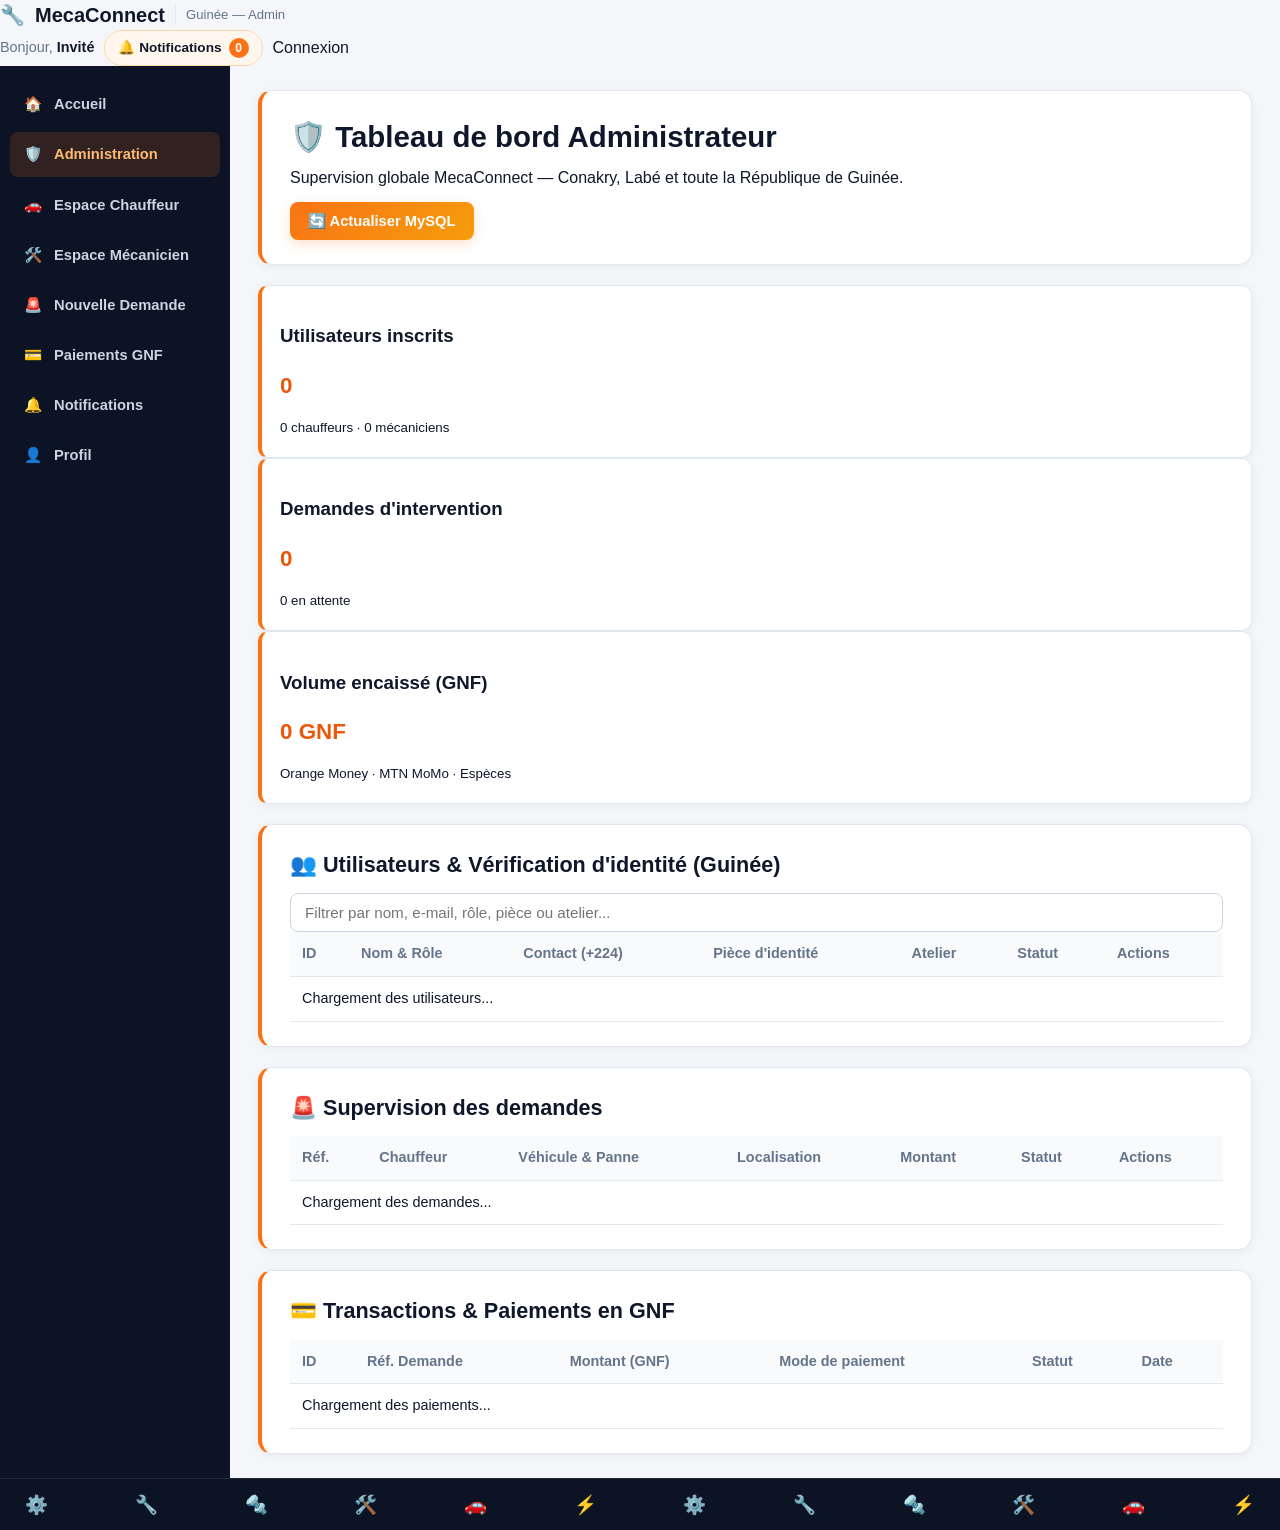
==== frontend/admin.html @ e0a27fce "Initial commit MecaConnect" ====
<!DOCTYPE html>
<html lang="fr">
<head>
    <meta charset="UTF-8" />
    <meta name="viewport" content="width=device-width, initial-scale=1.0" />
    <title>Administration — MecaConnect Guinée</title>
    <link rel="stylesheet" href="style.css" />
</head>
<body>
    <header class="topbar">
        <div class="topbar-brand">
            <a href="index.html" class="logo">🔧 <span>MecaConnect</span> <small>Guinée — Admin</small></a>
        </div>
        <div class="topbar-actions">
            <span class="user-greeting">Bonjour, <strong data-user-name>Administrateur</strong></span>
            <a href="notifications.html" class="btn-notif">
                🔔 Notifications <span class="notif-badge" data-notif-badge>0</span>
            </a>
            <a href="connexion.html" class="auth-guest-only" data-auth-login>Connexion</a>
            <button type="button" id="logoutBtn" class="btn-logout" data-auth-logout>Déconnexion</button>
        </div>
    </header>

    <div class="app-layout">
        <aside class="sidebar">
            <nav class="sidebar-nav" aria-label="Menu principal">
                <a href="index.html" class="nav-item">🏠 <span>Accueil</span></a>
                <a href="admin.html" class="nav-item active">🛡️ <span>Administration</span></a>
                <a href="chauffeur.html" class="nav-item">🚗 <span>Espace Chauffeur</span></a>
                <a href="mecanicien.html" class="nav-item">🛠️ <span>Espace Mécanicien</span></a>
                <a href="demande.html" class="nav-item">🚨 <span>Nouvelle Demande</span></a>
                <a href="paiement.html" class="nav-item">💳 <span>Paiements GNF</span></a>
                <a href="notifications.html" class="nav-item">🔔 <span>Notifications</span></a>
                <a href="profil.html" class="nav-item">👤 <span>Profil</span></a>
            </nav>
        </aside>

        <main class="main-content">
            <section class="page-header card">
                <div>
                    <h1>🛡️ Tableau de bord Administrateur</h1>
                    <p>Supervision globale MecaConnect — Conakry, Labé et toute la République de Guinée.</p>
                </div>
                <button type="button" id="refreshAdminBtn" class="btn-primary">🔄 Actualiser MySQL</button>
            </section>

            <!-- Statistiques KPI -->
            <section class="admin-stats-grid" id="adminStatsGrid">
                <article class="stat-card card">
                    <h3>Utilisateurs inscrits</h3>
                    <p class="stat-value" id="statTotalUsers">0</p>
                    <small id="statUsersSplit">0 chauffeurs · 0 mécaniciens</small>
                </article>
                <article class="stat-card card">
                    <h3>Demandes d'intervention</h3>
                    <p class="stat-value" id="statTotalDemandes">0</p>
                    <small id="statDemandesPending">0 en attente</small>
                </article>
                <article class="stat-card card">
                    <h3>Volume encaissé (GNF)</h3>
                    <p class="stat-value" id="statTotalRevenus">0 GNF</p>
                    <small>Orange Money · MTN MoMo · Espèces</small>
                </article>
            </section>

            <!-- Gestion des utilisateurs et pièces d'identité -->
            <section class="card admin-section">
                <div class="section-head">
                    <h2>👥 Utilisateurs & Vérification d'identité (Guinée)</h2>
                    <input
                        type="text"
                        id="adminUserSearch"
                        placeholder="Filtrer par nom, e-mail, rôle, pièce ou atelier..."
                    />
                </div>
                <div class="table-responsive">
                    <table class="admin-table">
                        <thead>
                            <tr>
                                <th>ID</th>
                                <th>Nom & Rôle</th>
                                <th>Contact (+224)</th>
                                <th>Pièce d'identité</th>
                                <th>Atelier</th>
                                <th>Statut</th>
                                <th>Actions</th>
                            </tr>
                        </thead>
                        <tbody id="adminUsersTableBody">
                            <tr><td colspan="7">Chargement des utilisateurs...</td></tr>
                        </tbody>
                    </table>
                </div>
            </section>

            <!-- Supervision des demandes -->
            <section class="card admin-section">
                <div class="section-head">
                    <h2>🚨 Supervision des demandes</h2>
                </div>
                <div class="table-responsive">
                    <table class="admin-table">
                        <thead>
                            <tr>
                                <th>Réf.</th>
                                <th>Chauffeur</th>
                                <th>Véhicule & Panne</th>
                                <th>Localisation</th>
                                <th>Montant</th>
                                <th>Statut</th>
                                <th>Actions</th>
                            </tr>
                        </thead>
                        <tbody id="adminDemandesTableBody">
                            <tr><td colspan="7">Chargement des demandes...</td></tr>
                        </tbody>
                    </table>
                </div>
            </section>

            <!-- Historique des paiements GNF -->
            <section class="card admin-section">
                <div class="section-head">
                    <h2>💳 Transactions & Paiements en GNF</h2>
                </div>
                <div class="table-responsive">
                    <table class="admin-table">
                        <thead>
                            <tr>
                                <th>ID</th>
                                <th>Réf. Demande</th>
                                <th>Montant (GNF)</th>
                                <th>Mode de paiement</th>
                                <th>Statut</th>
                                <th>Date</th>
                            </tr>
                        </thead>
                        <tbody id="adminPaiementsTableBody">
                            <tr><td colspan="6">Chargement des paiements...</td></tr>
                        </tbody>
                    </table>
                </div>
            </section>
        </main>
    </div>

    <!-- Bande animée pièces mécaniques en bas -->
    <div class="mechanical-stage" aria-hidden="true">
        <div class="mechanical-track">
            <span>⚙️</span><span>🔧</span><span>🔩</span><span>🛠️</span><span>🚗</span><span>⚡</span>
            <span>⚙️</span><span>🔧</span><span>🔩</span><span>🛠️</span><span>🚗</span><span>⚡</span>
        </div>
    </div>

    <script src="app.js"></script>
</body>
</html>
---- frontend/style.css ----
:root {
    --bg-page: #f4f6f9;
    --bg-surface: #ffffff;
    --bg-sidebar: #0b1324;
    --bg-sidebar-hover: #17223b;
    --bg-soft: #fff7ed;
    --text-main: #0f172a;
    --text-muted: #64748b;
    --text-light: #f8fafc;
    --line-light: #e2e8f0;
    --accent-orange: #f97316;
    --accent-orange-dark: #ea580c;
    --accent-amber: #f59e0b;
    --success: #15803d;
    --danger: #dc2626;
    --radius-lg: 14px;
    --radius-md: 10px;
    --radius-sm: 8px;
    --shadow-sm: 0 2px 10px rgba(15, 23, 42, 0.05);
    --shadow-md: 0 10px 26px rgba(15, 23, 42, 0.08);
}

*,
*::before,
*::after {
    box-sizing: border-box;
}

html,
body {
    max-width: 100%;
    overflow-x: hidden;
}

body {
    margin: 0;
    min-height: 100vh;
    display: flex;
    flex-direction: column;
    font-family: "Segoe UI", Inter, Roboto, Arial, sans-serif;
    background: var(--bg-page);
    color: var(--text-main);
    line-height: 1.5;
    opacity: 0;
    transform: translateY(4px);
    transition: opacity 0.22s ease, transform 0.22s ease;
}

body.page-loaded {
    opacity: 1;
    transform: translateY(0);
}

a {
    color: inherit;
    text-decoration: none;
}

h1 {
    font-size: clamp(1.35rem, 2.3vw, 1.9rem);
    font-weight: 800;
    margin: 0 0 6px;
    color: var(--text-main);
}

h2 {
    font-size: clamp(1.1rem, 1.7vw, 1.35rem);
    font-weight: 700;
    margin: 0 0 12px;
    color: var(--text-main);
}

p {
    margin: 0 0 12px;
    overflow-wrap: anywhere;
}

/* --- Topbar claire --- */
.topbar-light {
    position: sticky;
    top: 0;
    z-index: 50;
    display: flex;
    align-items: center;
    justify-content: space-between;
    gap: 16px;
    padding: 12px 24px;
    background: var(--bg-surface);
    border-bottom: 1px solid var(--line-light);
}

.topbar-brand {
    display: flex;
    align-items: center;
    min-width: 0;
}

.logo {
    display: inline-flex;
    align-items: center;
    gap: 10px;
    font-size: 1.25rem;
    font-weight: 800;
    color: var(--text-main);
    white-space: nowrap;
}

.logo small {
    font-size: 0.82rem;
    font-weight: 500;
    color: var(--text-muted);
    padding-left: 10px;
    border-left: 1px solid var(--line-light);
}

.topbar-actions {
    display: flex;
    align-items: center;
    flex-wrap: wrap;
    gap: 10px;
}

.gn-pill {
    display: inline-flex;
    align-items: center;
    justify-content: center;
    padding: 4px 10px;
    border-radius: 6px;
    background: linear-gradient(90deg, #dc2626 0% 33%, #facc15 33% 66%, #16a34a 66% 100%);
    color: #0f172a;
    font-weight: 900;
    font-size: 0.78rem;
    letter-spacing: 0.04em;
    border: 1px solid #cbd5e1;
}

.user-greeting {
    font-size: 0.9rem;
    color: var(--text-muted);
    white-space: nowrap;
}

.user-greeting strong {
    color: var(--text-main);
}

.btn-notif {
    display: inline-flex;
    align-items: center;
    gap: 7px;
    padding: 7px 13px;
    border-radius: 999px;
    background: #fff7ed;
    border: 1px solid #fed7aa;
    color: var(--text-main);
    font-size: 0.85rem;
    font-weight: 700;
    white-space: nowrap;
}

.notif-badge {
    display: inline-flex;
    align-items: center;
    justify-content: center;
    min-width: 20px;
    height: 20px;
    padding: 0 6px;
    border-radius: 999px;
    background: var(--accent-orange);
    color: #ffffff;
    font-size: 0.75rem;
    font-weight: 800;
}

.btn-ghost-auth {
    padding: 7px 14px;
    border-radius: var(--radius-sm);
    border: 1px solid var(--line-light);
    background: var(--bg-surface);
    color: var(--text-main);
    font-size: 0.85rem;
    font-weight: 600;
    white-space: nowrap;
}

.btn-cta-orange {
    padding: 8px 15px;
    border-radius: var(--radius-sm);
    background: var(--accent-orange);
    color: #ffffff;
    font-size: 0.85rem;
    font-weight: 700;
    white-space: nowrap;
}

.btn-logout {
    padding: 7px 14px;
    border-radius: var(--radius-sm);
    border: 1px solid var(--line-light);
    background: var(--bg-surface);
    color: var(--text-main);
    font-size: 0.85rem;
    font-weight: 600;
    cursor: pointer;
    white-space: nowrap;
    transition: background 0.15s ease, border-color 0.15s ease;
}

.btn-logout:hover {
    background: #fef2f2;
    border-color: #fecaca;
    color: var(--danger);
}

/* --- Barre d'onglets horizontale --- */
.sub-nav-bar {
    display: flex;
    align-items: center;
    gap: 8px;
    padding: 8px 24px;
    background: var(--bg-surface);
    border-bottom: 1px solid var(--line-light);
    overflow-x: auto;
    -webkit-overflow-scrolling: touch;
}

.sub-nav-link {
    display: inline-flex;
    align-items: center;
    gap: 7px;
    padding: 7px 14px;
    border-radius: var(--radius-sm);
    font-size: 0.88rem;
    font-weight: 600;
    color: var(--text-muted);
    white-space: nowrap;
    border-bottom: 2px solid transparent;
    transition: color 0.15s ease, background 0.15s ease;
}

.sub-nav-link:hover {
    background: #f8fafc;
    color: var(--text-main);
}

.sub-nav-link.active {
    background: var(--bg-soft);
    color: var(--accent-orange-dark);
    border-bottom-color: var(--accent-orange);
}

/* --- Layout principal (Sidebar sombre + Contenu clair) --- */
.app-layout {
    flex: 1 0 auto;
    display: grid;
    grid-template-columns: 230px minmax(0, 1fr);
    align-items: stretch;
    width: 100%;
}

.sidebar {
    background: var(--bg-sidebar);
    color: var(--text-light);
    padding: 16px 10px;
}

.sidebar-nav {
    position: sticky;
    top: 72px;
    display: flex;
    flex-direction: column;
    gap: 6px;
}

.nav-item {
    display: flex;
    align-items: center;
    gap: 12px;
    padding: 11px 14px;
    border-radius: var(--radius-sm);
    color: #cbd5e1;
    font-size: 0.92rem;
    font-weight: 600;
    transition: background 0.15s ease, color 0.15s ease;
}

.nav-item:hover {
    background: var(--bg-sidebar-hover);
    color: #ffffff;
}

.nav-item.active {
    background: rgba(249, 115, 22, 0.16);
    color: #fdba74;
}

.main-content {
    min-width: 0;
    padding: 24px 28px;
    display: flex;
    flex-direction: column;
    gap: 20px;
}

/* --- Cartes avec accent orange à gauche --- */
.card,
.form-card,
.atelier-card,
.demande-card,
.paiement-item,
.kyc-box {
    background: var(--bg-surface);
    border: 1px solid var(--line-light);
    border-left: 4px solid var(--accent-orange);
    border-radius: var(--radius-lg);
    padding: 24px 28px;
    box-shadow: var(--shadow-sm);
}

.atelier-card,
.demande-card,
.paiement-item,
.kyc-box {
    border-left-width: 3px;
    padding: 18px 20px;
}

.card-header {
    display: flex;
    align-items: center;
    justify-content: space-between;
    flex-wrap: wrap;
    gap: 10px;
    padding-bottom: 12px;
    margin-bottom: 14px;
    border-bottom: 1px solid var(--line-light);
}

.section-title {
    margin: 22px 0 14px;
    padding-bottom: 6px;
    font-size: 0.82rem;
    font-weight: 800;
    letter-spacing: 0.05em;
    text-transform: uppercase;
    color: var(--accent-orange-dark);
}

.status-badge {
    display: inline-flex;
    align-items: center;
    padding: 4px 12px;
    border-radius: 999px;
    background: var(--bg-soft);
    border: 1px solid #fed7aa;
    color: var(--accent-orange-dark);
    font-size: 0.8rem;
    font-weight: 700;
}

.status-badge.ok {
    background: #f0fdf4;
    border-color: #bbf7d0;
    color: var(--success);
}

.status-badge.danger {
    background: #fef2f2;
    border-color: #fecaca;
    color: var(--danger);
}

/* --- Grilles --- */
.stats-grid {
    display: grid;
    grid-template-columns: repeat(auto-fit, minmax(210px, 1fr));
    gap: 16px;
}

.stat-card {
    background: var(--bg-surface);
    border: 1px solid var(--line-light);
    border-left: 4px solid var(--accent-orange);
    border-radius: var(--radius-md);
    padding: 18px;
    box-shadow: var(--shadow-sm);
}

.stat-card .stat-value {
    display: block;
    margin-top: 6px;
    font-size: 1.4rem;
    font-weight: 800;
    color: var(--accent-orange-dark);
}

.cards-grid,
.kyc-grid {
    display: grid;
    grid-template-columns: repeat(auto-fit, minmax(270px, 1fr));
    gap: 16px;
    margin-top: 12px;
}

/* --- Formulaires --- */
.form-grid {
    display: grid;
    grid-template-columns: repeat(2, minmax(0, 1fr));
    gap: 16px 24px;
}

.form-group {
    display: flex;
    flex-direction: column;
    gap: 7px;
    min-width: 0;
}

label {
    font-size: 0.9rem;
    font-weight: 700;
    color: var(--text-main);
}

input[type="text"],
input[type="email"],
input[type="tel"],
input[type="password"],
input[type="number"],
input[type="date"],
input[type="datetime-local"],
input[type="file"],
select,
textarea {
    width: 100%;
    min-width: 0;
    padding: 10px 14px;
    border: 1px solid #cbd5e1;
    border-radius: var(--radius-sm);
    background: var(--bg-surface);
    color: var(--text-main);
    font-size: 0.95rem;
    font-family: inherit;
    transition: border-color 0.15s ease, box-shadow 0.15s ease;
}

input:focus,
select:focus,
textarea:focus {
    outline: none;
    border-color: var(--accent-orange);
    box-shadow: 0 0 0 3px rgba(249, 115, 22, 0.14);
}

.kyc-hint {
    margin: 4px 0 0;
    font-size: 0.83rem;
    color: var(--text-muted);
}

.kyc-actions,
.hero-actions {
    display: flex;
    flex-wrap: wrap;
    gap: 12px;
    margin-top: 16px;
}

/* --- Boutons --- */
.btn-primary,
.btn-pay {
    display: inline-flex;
    align-items: center;
    justify-content: center;
    gap: 8px;
    padding: 10px 18px;
    border: none;
    border-radius: var(--radius-sm);
    background: linear-gradient(135deg, var(--accent-orange), var(--accent-amber));
    color: #ffffff;
    font-size: 0.92rem;
    font-weight: 700;
    cursor: pointer;
    box-shadow: 0 4px 12px rgba(249, 115, 22, 0.22);
    transition: transform 0.15s ease, filter 0.15s ease;
}

.btn-primary:hover,
.btn-pay:hover {
    filter: brightness(1.04);
    transform: translateY(-1px);
}

.btn-primary:disabled {
    opacity: 0.55;
    cursor: not-allowed;
    transform: none;
}

.btn-secondary {
    display: inline-flex;
    align-items: center;
    justify-content: center;
    gap: 8px;
    padding: 10px 16px;
    border: 1px solid #cbd5e1;
    border-radius: var(--radius-sm);
    background: var(--bg-surface);
    color: var(--text-main);
    font-size: 0.9rem;
    font-weight: 600;
    cursor: pointer;
    transition: background 0.15s ease, border-color 0.15s ease;
}

.btn-secondary:hover {
    background: var(--bg-soft);
    border-color: #fed7aa;
}

/* --- Tableau --- */
.table-wrap {
    width: 100%;
    overflow-x: auto;
    -webkit-overflow-scrolling: touch;
}

table {
    width: 100%;
    border-collapse: collapse;
    font-size: 0.9rem;
}

th,
td {
    padding: 11px 12px;
    text-align: left;
    border-bottom: 1px solid var(--line-light);
}

th {
    background: #f8fafc;
    color: var(--text-muted);
    font-weight: 700;
}

/* --- Bandeau inférieur sombre animé --- */
.mechanical-stage {
    flex-shrink: 0;
    width: 100%;
    overflow: hidden;
    padding: 12px 0;
    background: var(--bg-sidebar);
    border-top: 1px solid #1e293b;
}

.mechanical-track {
    display: flex;
    align-items: center;
    justify-content: space-around;
    gap: 36px;
    font-size: 1.15rem;
    animation: slideTools 26s linear infinite;
}

@keyframes slideTools {
    0% { transform: translateX(0); }
    100% { transform: translateX(-25%); }
}

/* --- Adaptation multi-écrans --- */
@media (min-width: 1360px) {
    .app-layout {
        grid-template-columns: 248px minmax(0, 1fr);
    }

    .main-content {
        padding: 28px 36px;
    }

    .form-card {
        max-width: 1040px;
    }
}

@media (max-width: 1024px) {
    .app-layout {
        grid-template-columns: 200px minmax(0, 1fr);
    }

    .main-content {
        padding: 20px;
    }

    .logo small {
        display: none;
    }
}

@media (max-width: 860px) {
    .app-layout {
        grid-template-columns: minmax(0, 1fr);
    }

    .sidebar {
        padding: 8px 12px;
    }

    .sidebar-nav {
        position: static;
        flex-direction: row;
        flex-wrap: nowrap;
        overflow-x: auto;
        -webkit-overflow-scrolling: touch;
        gap: 6px;
    }

    .nav-item {
        flex: 0 0 auto;
        padding: 8px 12px;
        font-size: 0.85rem;
        white-space: nowrap;
    }

    .main-content {
        padding: 16px;
    }

    .form-grid {
        grid-template-columns: minmax(0, 1fr);
        gap: 14px;
    }
}

@media (max-width: 600px) {
    .topbar-light {
        flex-direction: column;
        align-items: stretch;
        gap: 10px;
        padding: 10px 14px;
    }

    .logo {
        font-size: 1.1rem;
    }

    .topbar-actions {
        gap: 8px;
    }

    .sub-nav-bar {
        padding: 8px 14px;
    }

    .card,
    .form-card {
        padding: 16px;
        border-radius: var(--radius-md);
    }

    .hero-actions,
    .kyc-actions {
        flex-direction: column;
        align-items: stretch;
    }

    .hero-actions .btn-primary,
    .hero-actions .btn-secondary,
    .hero-actions .btn-pay,
    .kyc-actions .btn-primary,
    .kyc-actions .btn-secondary {
        width: 100%;
    }

    .form-group > div[style*="display: flex"] {
        flex-direction: column;
        align-items: stretch !important;
    }

    .form-group > div[style*="display: flex"] button {
        width: 100%;
    }

    th,
    td {
        padding: 9px 8px;
        font-size: 0.82rem;
        white-space: nowrap;
    }
}
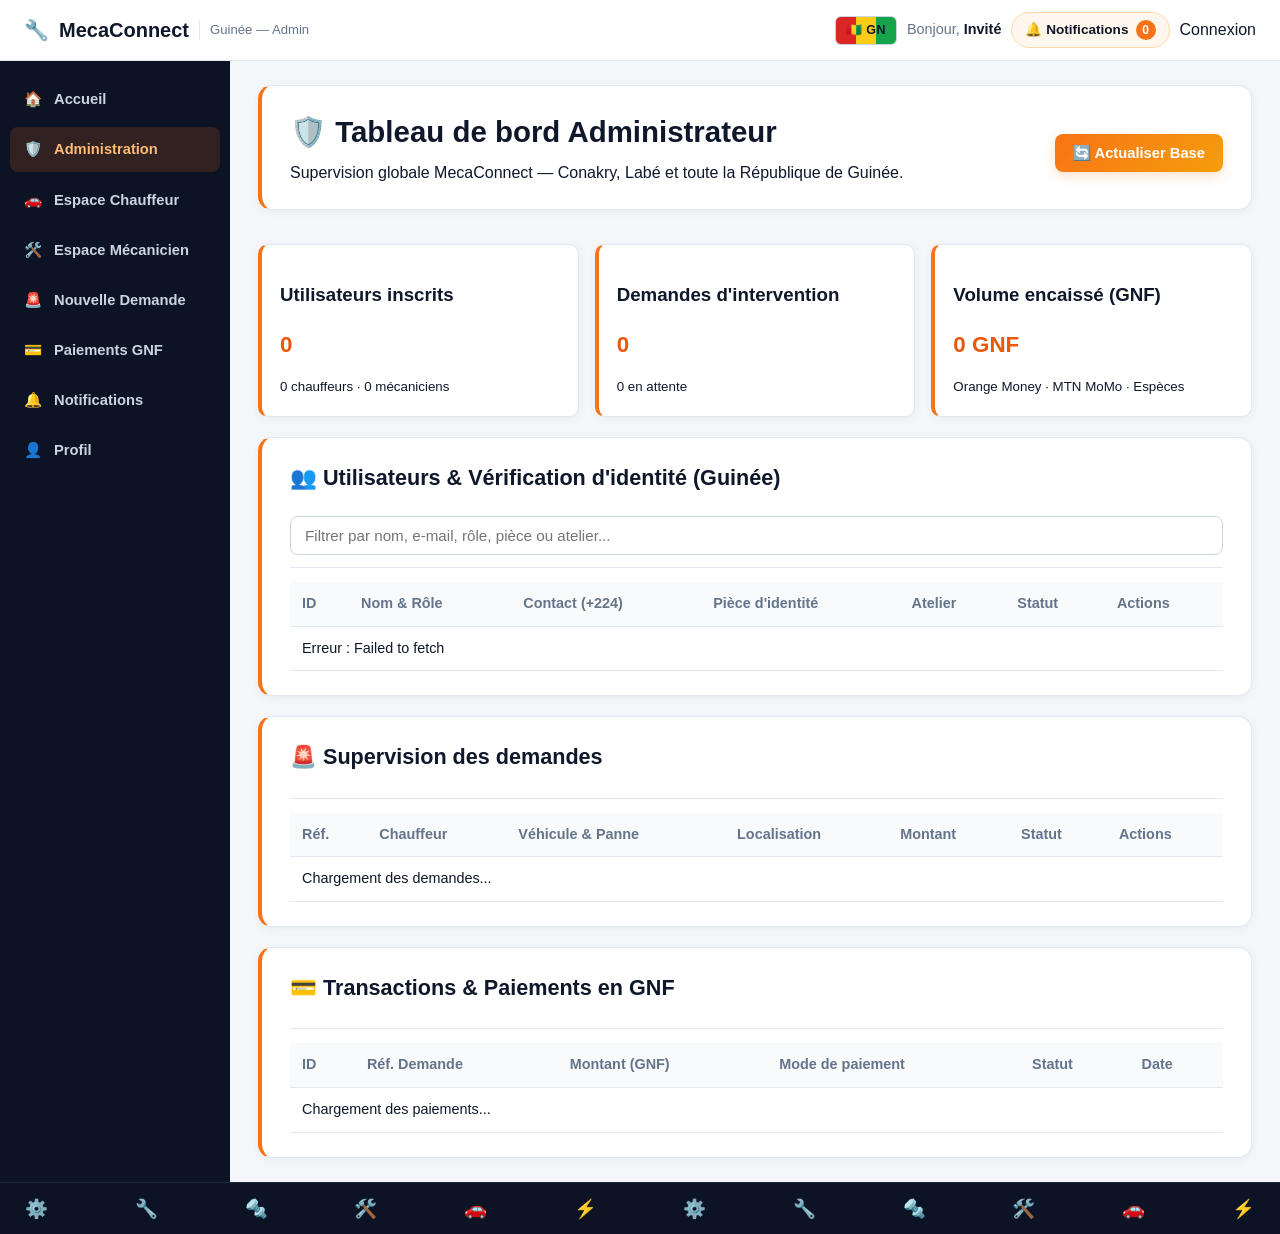
==== commit 2bed5770: "Version_BETA" ====
--- a/frontend/admin.html
+++ b/frontend/admin.html
@@ -7,11 +7,12 @@
     <link rel="stylesheet" href="style.css" />
 </head>
 <body>
-    <header class="topbar">
+    <header class="topbar topbar-light">
         <div class="topbar-brand">
             <a href="index.html" class="logo">🔧 <span>MecaConnect</span> <small>Guinée — Admin</small></a>
         </div>
         <div class="topbar-actions">
+            <span class="gn-pill" title="Réseau Guinée">🇬🇳 GN</span>
             <span class="user-greeting">Bonjour, <strong data-user-name>Administrateur</strong></span>
             <a href="notifications.html" class="btn-notif">
                 🔔 Notifications <span class="notif-badge" data-notif-badge>0</span>
@@ -41,10 +42,9 @@
                     <h1>🛡️ Tableau de bord Administrateur</h1>
                     <p>Supervision globale MecaConnect — Conakry, Labé et toute la République de Guinée.</p>
                 </div>
-                <button type="button" id="refreshAdminBtn" class="btn-primary">🔄 Actualiser MySQL</button>
+                <button type="button" id="refreshAdminBtn" class="btn-primary">🔄 Actualiser Base</button>
             </section>
 
-            <!-- Statistiques KPI -->
             <section class="admin-stats-grid" id="adminStatsGrid">
                 <article class="stat-card card">
                     <h3>Utilisateurs inscrits</h3>
@@ -63,10 +63,9 @@
                 </article>
             </section>
 
-            <!-- Gestion des utilisateurs et pièces d'identité -->
             <section class="card admin-section">
                 <div class="section-head">
-                    <h2>👥 Utilisateurs & Vérification d'identité (Guinée)</h2>
+                    <h2>👥 Utilisateurs &amp; Vérification d'identité (Guinée)</h2>
                     <input
                         type="text"
                         id="adminUserSearch"
@@ -78,7 +77,7 @@
                         <thead>
                             <tr>
                                 <th>ID</th>
-                                <th>Nom & Rôle</th>
+                                <th>Nom &amp; Rôle</th>
                                 <th>Contact (+224)</th>
                                 <th>Pièce d'identité</th>
                                 <th>Atelier</th>
@@ -93,7 +92,6 @@
                 </div>
             </section>
 
-            <!-- Supervision des demandes -->
             <section class="card admin-section">
                 <div class="section-head">
                     <h2>🚨 Supervision des demandes</h2>
@@ -104,7 +102,7 @@
                             <tr>
                                 <th>Réf.</th>
                                 <th>Chauffeur</th>
-                                <th>Véhicule & Panne</th>
+                                <th>Véhicule &amp; Panne</th>
                                 <th>Localisation</th>
                                 <th>Montant</th>
                                 <th>Statut</th>
@@ -118,10 +116,9 @@
                 </div>
             </section>
 
-            <!-- Historique des paiements GNF -->
             <section class="card admin-section">
                 <div class="section-head">
-                    <h2>💳 Transactions & Paiements en GNF</h2>
+                    <h2>💳 Transactions &amp; Paiements en GNF</h2>
                 </div>
                 <div class="table-responsive">
                     <table class="admin-table">
@@ -144,7 +141,6 @@
         </main>
     </div>
 
-    <!-- Bande animée pièces mécaniques en bas -->
     <div class="mechanical-stage" aria-hidden="true">
         <div class="mechanical-track">
             <span>⚙️</span><span>🔧</span><span>🔩</span><span>🛠️</span><span>🚗</span><span>⚡</span>
--- a/frontend/style.css
+++ b/frontend/style.css
@@ -76,6 +76,7 @@
 }
 
 /* --- Topbar claire --- */
+.topbar,
 .topbar-light {
     position: sticky;
     top: 0;
@@ -325,7 +326,10 @@
     padding: 18px 20px;
 }
 
-.card-header {
+.card-header,
+.page-header,
+.section-head,
+.section-heading {
     display: flex;
     align-items: center;
     justify-content: space-between;
@@ -370,8 +374,57 @@
     color: var(--danger);
 }
 
+.api-badge {
+    display: inline-flex;
+    align-items: center;
+    padding: 5px 12px;
+    border-radius: 999px;
+    font-size: 0.8rem;
+    font-weight: 700;
+    background: #f1f5f9;
+    color: var(--text-main);
+}
+
+.api-badge.ok {
+    background: #f0fdf4;
+    color: var(--success);
+    border: 1px solid #bbf7d0;
+}
+
+.api-badge.err {
+    background: #fef2f2;
+    color: var(--danger);
+    border: 1px solid #fecaca;
+}
+
+.status-box {
+    margin-top: 14px;
+    padding: 12px 14px;
+    border-radius: var(--radius-sm);
+    font-size: 0.9rem;
+    border: 1px solid var(--line-light);
+    background: #f8fafc;
+}
+
+.status-box.error {
+    background: #fef2f2;
+    border-color: #fecaca;
+    color: var(--danger);
+}
+
+.status-box.success {
+    background: #ecfdf5;
+    border-color: #a7f3d0;
+    color: var(--success);
+}
+
+.hidden {
+    display: none !important;
+}
+
 /* --- Grilles --- */
-.stats-grid {
+.stats-grid,
+.admin-stats-grid {
     display: grid;
     grid-template-columns: repeat(auto-fit, minmax(210px, 1fr));
     gap: 16px;
@@ -519,13 +572,15 @@
 }
 
 /* --- Tableau --- */
-.table-wrap {
+.table-wrap,
+.table-responsive {
     width: 100%;
     overflow-x: auto;
     -webkit-overflow-scrolling: touch;
 }
 
-table {
+table,
+.admin-table {
     width: 100%;
     border-collapse: collapse;
     font-size: 0.9rem;
@@ -633,6 +688,7 @@
 }
 
 @media (max-width: 600px) {
+    .topbar,
     .topbar-light {
         flex-direction: column;
         align-items: stretch;
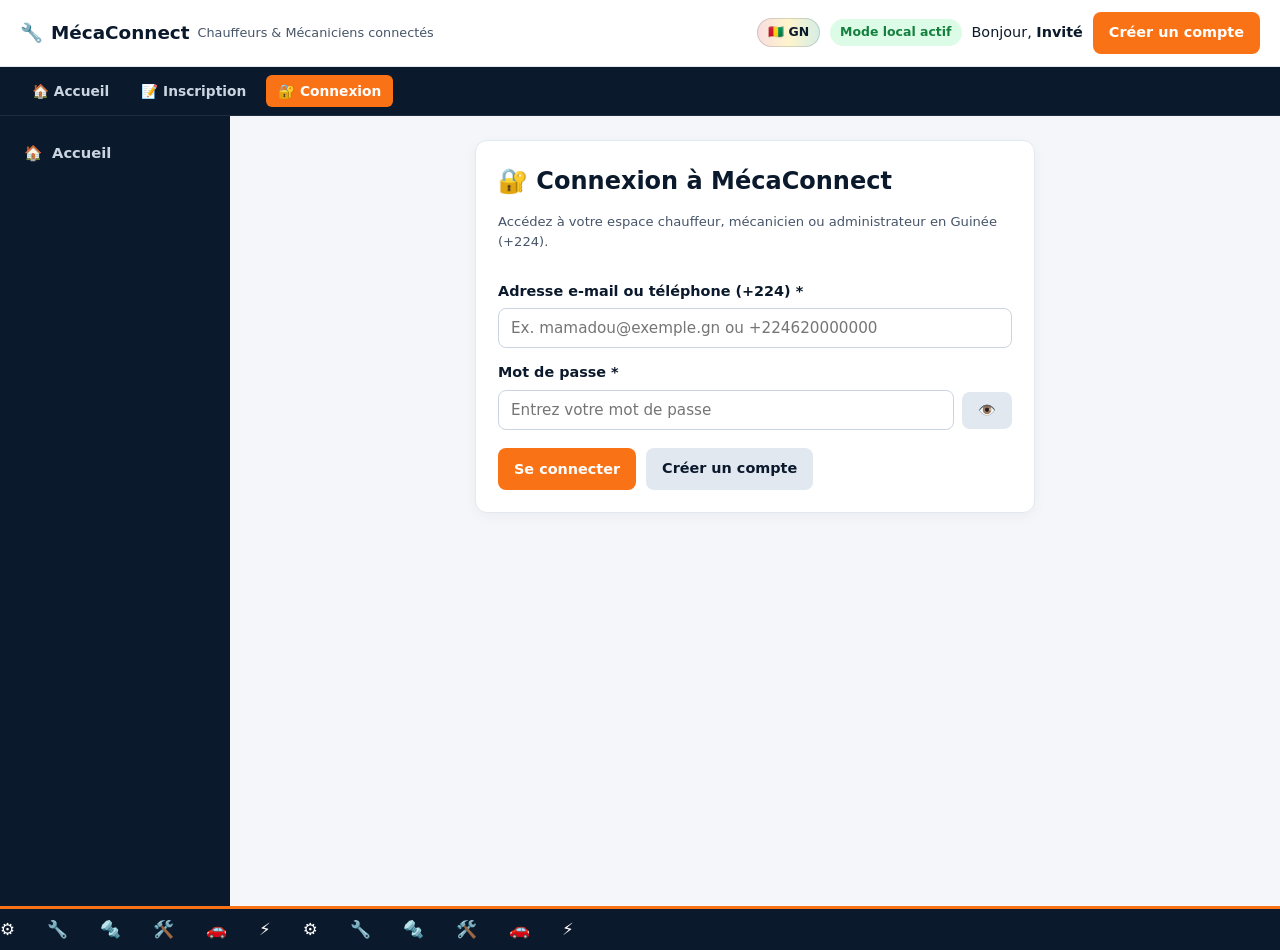
==== commit 4b398897: "sans_piece" ====
--- a/frontend/admin.html
+++ b/frontend/admin.html
@@ -3,151 +3,126 @@
 <head>
     <meta charset="UTF-8" />
     <meta name="viewport" content="width=device-width, initial-scale=1.0" />
-    <title>Administration — MecaConnect Guinée</title>
+    <title>Administration — MécaConnect Guinée</title>
     <link rel="stylesheet" href="style.css" />
 </head>
 <body>
     <header class="topbar topbar-light">
         <div class="topbar-brand">
-            <a href="index.html" class="logo">🔧 <span>MecaConnect</span> <small>Guinée — Admin</small></a>
+            <a href="index.html" class="logo">🔧 <span>MécaConnect</span> <small>Chauffeurs &amp; Mécaniciens connectés</small></a>
         </div>
         <div class="topbar-actions">
-            <span class="gn-pill" title="Réseau Guinée">🇬🇳 GN</span>
-            <span class="user-greeting">Bonjour, <strong data-user-name>Administrateur</strong></span>
-            <a href="notifications.html" class="btn-notif">
-                🔔 Notifications <span class="notif-badge" data-notif-badge>0</span>
-            </a>
-            <a href="connexion.html" class="auth-guest-only" data-auth-login>Connexion</a>
-            <button type="button" id="logoutBtn" class="btn-logout" data-auth-logout>Déconnexion</button>
+            <span class="gn-pill">🇬🇳 GN</span>
+            <span id="apiStatusBadge" class="api-badge">Vérification API...</span>
+            <span class="user-greeting">Bonjour, <strong data-user-name>Invité</strong></span>
+            <a href="notifications.html" class="btn-notif">🔔 Notifications <span class="notif-badge" data-notif-badge>0</span></a>
+            <button type="button" id="logoutBtn" class="btn-logout hidden" data-auth-logout>Déconnexion</button>
         </div>
     </header>
+
+    <div class="sub-nav-bar">
+        <a href="index.html" class="sub-nav-link">🏠 Accueil</a>
+        <a href="admin.html" class="sub-nav-link active">🛡️ Supervision Admin</a>
+        <a href="paiement.html" class="sub-nav-link">💳 Paiements GNF</a>
+    </div>
 
     <div class="app-layout">
         <aside class="sidebar">
             <nav class="sidebar-nav" aria-label="Menu principal">
                 <a href="index.html" class="nav-item">🏠 <span>Accueil</span></a>
-                <a href="admin.html" class="nav-item active">🛡️ <span>Administration</span></a>
-                <a href="chauffeur.html" class="nav-item">🚗 <span>Espace Chauffeur</span></a>
-                <a href="mecanicien.html" class="nav-item">🛠️ <span>Espace Mécanicien</span></a>
-                <a href="demande.html" class="nav-item">🚨 <span>Nouvelle Demande</span></a>
-                <a href="paiement.html" class="nav-item">💳 <span>Paiements GNF</span></a>
+                <a href="chauffeur.html" class="nav-item">🚗 <span>Chauffeur</span></a>
+                <a href="mecanicien.html" class="nav-item">🛠️ <span>Mécanicien</span></a>
+                <a href="demande.html" class="nav-item">🚨 <span>Demande</span></a>
+                <a href="paiement.html" class="nav-item">💳 <span>Paiement</span></a>
                 <a href="notifications.html" class="nav-item">🔔 <span>Notifications</span></a>
                 <a href="profil.html" class="nav-item">👤 <span>Profil</span></a>
+                <a href="admin.html" class="nav-item active">🛡️ <span>Administration</span></a>
             </nav>
         </aside>
 
         <main class="main-content">
-            <section class="page-header card">
-                <div>
-                    <h1>🛡️ Tableau de bord Administrateur</h1>
-                    <p>Supervision globale MecaConnect — Conakry, Labé et toute la République de Guinée.</p>
+            <section class="card">
+                <div class="page-header">
+                    <div>
+                        <h1>🛡️ Supervision globale MécaConnect Guinée</h1>
+                        <p class="kyc-hint">Suivi des membres, interventions en cours et volumes financiers en GNF.</p>
+                    </div>
+                    <span class="status-badge">Accès Administrateur</span>
                 </div>
-                <button type="button" id="refreshAdminBtn" class="btn-primary">🔄 Actualiser Base</button>
+
+                <div class="form-grid">
+                    <div class="card">
+                        <strong>Comptes inscrits</strong>
+                        <p id="statUsers" style="font-size: 1.4rem; font-weight: 800; margin: 6px 0 0; color: var(--navy);">0</p>
+                    </div>
+                    <div class="card">
+                        <strong>Interventions</strong>
+                        <p id="statInterventions" style="font-size: 1.4rem; font-weight: 800; margin: 6px 0 0; color: var(--navy);">0</p>
+                    </div>
+                    <div class="card">
+                        <strong>Volume paiements (GNF)</strong>
+                        <p id="statRevenue" style="font-size: 1.4rem; font-weight: 800; margin: 6px 0 0; color: var(--orange-dark);">0 GNF</p>
+                    </div>
+                </div>
+
+                <div id="adminStatus" class="status-box hidden"></div>
             </section>
 
-            <section class="admin-stats-grid" id="adminStatsGrid">
-                <article class="stat-card card">
-                    <h3>Utilisateurs inscrits</h3>
-                    <p class="stat-value" id="statTotalUsers">0</p>
-                    <small id="statUsersSplit">0 chauffeurs · 0 mécaniciens</small>
-                </article>
-                <article class="stat-card card">
-                    <h3>Demandes d'intervention</h3>
-                    <p class="stat-value" id="statTotalDemandes">0</p>
-                    <small id="statDemandesPending">0 en attente</small>
-                </article>
-                <article class="stat-card card">
-                    <h3>Volume encaissé (GNF)</h3>
-                    <p class="stat-value" id="statTotalRevenus">0 GNF</p>
-                    <small>Orange Money · MTN MoMo · Espèces</small>
-                </article>
-            </section>
-
-            <section class="card admin-section">
-                <div class="section-head">
-                    <h2>👥 Utilisateurs &amp; Vérification d'identité (Guinée)</h2>
-                    <input
-                        type="text"
-                        id="adminUserSearch"
-                        placeholder="Filtrer par nom, e-mail, rôle, pièce ou atelier..."
-                    />
-                </div>
-                <div class="table-responsive">
-                    <table class="admin-table">
+            <section class="card">
+                <h2>👥 Utilisateurs</h2>
+                <div style="overflow-x: auto;">
+                    <table style="width: 100%; border-collapse: collapse; text-align: left;">
                         <thead>
                             <tr>
-                                <th>ID</th>
-                                <th>Nom &amp; Rôle</th>
-                                <th>Contact (+224)</th>
-                                <th>Pièce d'identité</th>
-                                <th>Atelier</th>
-                                <th>Statut</th>
-                                <th>Actions</th>
+                                <th style="padding: 8px; border-bottom: 1px solid var(--border);">Nom</th>
+                                <th style="padding: 8px; border-bottom: 1px solid var(--border);">E-mail</th>
+                                <th style="padding: 8px; border-bottom: 1px solid var(--border);">Téléphone</th>
+                                <th style="padding: 8px; border-bottom: 1px solid var(--border);">Rôle</th>
+                                <th style="padding: 8px; border-bottom: 1px solid var(--border);">Ville</th>
+                                <th style="padding: 8px; border-bottom: 1px solid var(--border);">Statut</th>
                             </tr>
                         </thead>
-                        <tbody id="adminUsersTableBody">
-                            <tr><td colspan="7">Chargement des utilisateurs...</td></tr>
-                        </tbody>
+                        <tbody id="adminUsersTableBody"></tbody>
                     </table>
                 </div>
             </section>
 
-            <section class="card admin-section">
-                <div class="section-head">
-                    <h2>🚨 Supervision des demandes</h2>
-                </div>
-                <div class="table-responsive">
-                    <table class="admin-table">
+            <section class="card">
+                <h2>🚨 Interventions</h2>
+                <div style="overflow-x: auto;">
+                    <table style="width: 100%; border-collapse: collapse; text-align: left;">
                         <thead>
                             <tr>
-                                <th>Réf.</th>
-                                <th>Chauffeur</th>
-                                <th>Véhicule &amp; Panne</th>
-                                <th>Localisation</th>
-                                <th>Montant</th>
-                                <th>Statut</th>
-                                <th>Actions</th>
+                                <th style="padding: 8px; border-bottom: 1px solid var(--border);">Type</th>
+                                <th style="padding: 8px; border-bottom: 1px solid var(--border);">Localisation</th>
+                                <th style="padding: 8px; border-bottom: 1px solid var(--border);">Montant</th>
+                                <th style="padding: 8px; border-bottom: 1px solid var(--border);">Statut</th>
                             </tr>
                         </thead>
-                        <tbody id="adminDemandesTableBody">
-                            <tr><td colspan="7">Chargement des demandes...</td></tr>
-                        </tbody>
+                        <tbody id="adminInterventionsTableBody"></tbody>
                     </table>
                 </div>
             </section>
 
-            <section class="card admin-section">
-                <div class="section-head">
-                    <h2>💳 Transactions &amp; Paiements en GNF</h2>
-                </div>
-                <div class="table-responsive">
-                    <table class="admin-table">
+            <section class="card">
+                <h2>💳 Paiements GNF</h2>
+                <div style="overflow-x: auto;">
+                    <table style="width: 100%; border-collapse: collapse; text-align: left;">
                         <thead>
                             <tr>
-                                <th>ID</th>
-                                <th>Réf. Demande</th>
-                                <th>Montant (GNF)</th>
-                                <th>Mode de paiement</th>
-                                <th>Statut</th>
-                                <th>Date</th>
+                                <th style="padding: 8px; border-bottom: 1px solid var(--border);">Opérateur</th>
+                                <th style="padding: 8px; border-bottom: 1px solid var(--border);">Téléphone</th>
+                                <th style="padding: 8px; border-bottom: 1px solid var(--border);">Montant</th>
+                                <th style="padding: 8px; border-bottom: 1px solid var(--border);">Statut</th>
                             </tr>
                         </thead>
-                        <tbody id="adminPaiementsTableBody">
-                            <tr><td colspan="6">Chargement des paiements...</td></tr>
-                        </tbody>
+                        <tbody id="adminPaymentsTableBody"></tbody>
                     </table>
                 </div>
             </section>
         </main>
     </div>
 
-    <div class="mechanical-stage" aria-hidden="true">
-        <div class="mechanical-track">
-            <span>⚙️</span><span>🔧</span><span>🔩</span><span>🛠️</span><span>🚗</span><span>⚡</span>
-            <span>⚙️</span><span>🔧</span><span>🔩</span><span>🛠️</span><span>🚗</span><span>⚡</span>
-        </div>
-    </div>
-
     <script src="app.js"></script>
 </body>
 </html>
--- a/frontend/style.css
+++ b/frontend/style.css
@@ -1,746 +1,427 @@
 :root {
-    --bg-page: #f4f6f9;
-    --bg-surface: #ffffff;
-    --bg-sidebar: #0b1324;
-    --bg-sidebar-hover: #17223b;
-    --bg-soft: #fff7ed;
-    --text-main: #0f172a;
-    --text-muted: #64748b;
-    --text-light: #f8fafc;
-    --line-light: #e2e8f0;
-    --accent-orange: #f97316;
-    --accent-orange-dark: #ea580c;
-    --accent-amber: #f59e0b;
-    --success: #15803d;
-    --danger: #dc2626;
-    --radius-lg: 14px;
-    --radius-md: 10px;
-    --radius-sm: 8px;
-    --shadow-sm: 0 2px 10px rgba(15, 23, 42, 0.05);
-    --shadow-md: 0 10px 26px rgba(15, 23, 42, 0.08);
+  --navy: #0b192c;
+  --navy-soft: #132844;
+  --orange: #f97316;
+  --orange-dark: #ea580c;
+  --bg: #f4f6f9;
+  --surface: #ffffff;
+  --text-main: #0f172a;
+  --text-muted: #475569;
+  --border: #e2e8f0;
+  --success: #15803d;
+  --danger: #dc2626;
+  --info: #1d4ed8;
+  --gn-red: #ce1126;
+  --gn-yellow: #fcd116;
+  --gn-green: #009460;
 }
 
 *,
 *::before,
 *::after {
-    box-sizing: border-box;
-}
-
-html,
+  box-sizing: border-box;
+}
+
 body {
-    max-width: 100%;
-    overflow-x: hidden;
-}
-
-body {
-    margin: 0;
-    min-height: 100vh;
-    display: flex;
-    flex-direction: column;
-    font-family: "Segoe UI", Inter, Roboto, Arial, sans-serif;
-    background: var(--bg-page);
-    color: var(--text-main);
-    line-height: 1.5;
-    opacity: 0;
-    transform: translateY(4px);
-    transition: opacity 0.22s ease, transform 0.22s ease;
-}
-
-body.page-loaded {
-    opacity: 1;
-    transform: translateY(0);
-}
-
-a {
-    color: inherit;
-    text-decoration: none;
-}
-
-h1 {
-    font-size: clamp(1.35rem, 2.3vw, 1.9rem);
-    font-weight: 800;
-    margin: 0 0 6px;
-    color: var(--text-main);
-}
-
-h2 {
-    font-size: clamp(1.1rem, 1.7vw, 1.35rem);
-    font-weight: 700;
-    margin: 0 0 12px;
-    color: var(--text-main);
-}
-
-p {
-    margin: 0 0 12px;
-    overflow-wrap: anywhere;
-}
-
-/* --- Topbar claire --- */
-.topbar,
+  margin: 0;
+  font-family: system-ui, -apple-system, "Segoe UI", Roboto, Helvetica, Arial, sans-serif;
+  background-color: var(--bg);
+  color: var(--text-main);
+  line-height: 1.5;
+}
+
+.hidden {
+  display: none !important;
+}
+
+/* Barre supérieure */
+.topbar {
+  display: flex;
+  flex-wrap: wrap;
+  justify-content: space-between;
+  align-items: center;
+  gap: 12px;
+  padding: 12px 20px;
+  background: var(--navy);
+  color: #ffffff;
+  border-bottom: 3px solid var(--orange);
+}
+
 .topbar-light {
-    position: sticky;
-    top: 0;
-    z-index: 50;
-    display: flex;
-    align-items: center;
-    justify-content: space-between;
-    gap: 16px;
-    padding: 12px 24px;
-    background: var(--bg-surface);
-    border-bottom: 1px solid var(--line-light);
-}
-
-.topbar-brand {
-    display: flex;
-    align-items: center;
-    min-width: 0;
-}
-
-.logo {
-    display: inline-flex;
-    align-items: center;
-    gap: 10px;
-    font-size: 1.25rem;
-    font-weight: 800;
-    color: var(--text-main);
+  background: #ffffff;
+  color: var(--navy);
+  border-bottom: 1px solid var(--border);
+  box-shadow: 0 2px 8px rgba(11, 25, 44, 0.05);
+}
+
+.topbar-brand .logo {
+  display: inline-flex;
+  align-items: center;
+  gap: 8px;
+  text-decoration: none;
+  color: inherit;
+  font-weight: 800;
+  font-size: 1.15rem;
+}
+
+.topbar-brand .logo small {
+  font-weight: 500;
+  font-size: 0.8rem;
+  color: var(--text-muted);
+}
+
+.topbar-actions {
+  display: flex;
+  flex-wrap: wrap;
+  align-items: center;
+  gap: 10px;
+  font-size: 0.9rem;
+}
+
+.gn-pill {
+  display: inline-flex;
+  align-items: center;
+  gap: 4px;
+  padding: 4px 10px;
+  border-radius: 999px;
+  font-weight: 700;
+  font-size: 0.78rem;
+  background: linear-gradient(90deg, rgba(206, 17, 38, 0.14), rgba(252, 209, 22, 0.22), rgba(0, 148, 96, 0.16));
+  border: 1px solid rgba(11, 25, 44, 0.15);
+}
+
+.api-badge {
+  padding: 4px 10px;
+  border-radius: 999px;
+  font-size: 0.78rem;
+  font-weight: 700;
+  background: #e2e8f0;
+  color: var(--navy);
+}
+
+.api-badge.ok {
+  background: #dcfce7;
+  color: var(--success);
+}
+
+.api-badge.err {
+  background: #fee2e2;
+  color: var(--danger);
+}
+
+.btn-notif {
+  display: inline-flex;
+  align-items: center;
+  gap: 6px;
+  text-decoration: none;
+  background: #f1f5f9;
+  color: var(--navy);
+  padding: 6px 12px;
+  border-radius: 8px;
+  font-weight: 600;
+}
+
+.notif-badge {
+  background: var(--orange);
+  color: #ffffff;
+  font-size: 0.75rem;
+  padding: 1px 6px;
+  border-radius: 999px;
+  font-weight: 700;
+}
+
+/* Sous-navigation */
+.sub-nav-bar {
+  display: flex;
+  flex-wrap: wrap;
+  gap: 8px;
+  padding: 8px 20px;
+  background: var(--navy);
+  border-bottom: 1px solid rgba(255, 255, 255, 0.08);
+}
+
+.sub-nav-link {
+  text-decoration: none;
+  color: #cbd5e1;
+  font-size: 0.86rem;
+  font-weight: 600;
+  padding: 6px 12px;
+  border-radius: 6px;
+}
+
+.sub-nav-link:hover,
+.sub-nav-link.active {
+  background: var(--orange);
+  color: #ffffff;
+}
+
+/* Mise en page principale */
+.app-layout {
+  display: grid;
+  grid-template-columns: 230px 1fr;
+  min-height: calc(100vh - 110px);
+}
+
+.sidebar {
+  background: var(--navy);
+  color: #e2e8f0;
+  padding: 16px 12px;
+}
+
+.sidebar-nav {
+  display: flex;
+  flex-direction: column;
+  gap: 6px;
+}
+
+.nav-item {
+  display: flex;
+  align-items: center;
+  gap: 10px;
+  text-decoration: none;
+  color: #cbd5e1;
+  padding: 10px 12px;
+  border-radius: 8px;
+  font-weight: 600;
+  font-size: 0.92rem;
+}
+
+.nav-item:hover,
+.nav-item.active {
+  background: var(--navy-soft);
+  color: #ffffff;
+  border-left: 3px solid var(--orange);
+}
+
+.main-content {
+  padding: 24px;
+  display: flex;
+  flex-direction: column;
+  gap: 20px;
+  max-width: 1120px;
+  width: 100%;
+}
+
+/* Cartes & Formulaires */
+.card,
+.form-card {
+  background: var(--surface);
+  border: 1px solid var(--border);
+  border-radius: 12px;
+  padding: 22px;
+  box-shadow: 0 4px 14px rgba(11, 25, 44, 0.04);
+}
+
+.page-header,
+.section-head {
+  display: flex;
+  flex-wrap: wrap;
+  justify-content: space-between;
+  align-items: flex-start;
+  gap: 12px;
+  margin-bottom: 16px;
+}
+
+.page-header h1,
+.section-head h2 {
+  margin: 0 0 4px;
+  color: var(--navy);
+}
+
+.section-title {
+  margin: 20px 0 12px;
+  padding-bottom: 6px;
+  border-bottom: 2px solid var(--orange);
+  font-weight: 700;
+  color: var(--navy);
+  font-size: 1rem;
+}
+
+.form-grid {
+  display: grid;
+  grid-template-columns: repeat(auto-fit, minmax(240px, 1fr));
+  gap: 16px;
+}
+
+.form-group {
+  display: flex;
+  flex-direction: column;
+  gap: 6px;
+}
+
+.form-group label {
+  font-weight: 600;
+  font-size: 0.9rem;
+  color: var(--navy);
+}
+
+.form-group input,
+.form-group select,
+.form-group textarea {
+  width: 100%;
+  padding: 10px 12px;
+  border: 1px solid #cbd5e1;
+  border-radius: 8px;
+  font-size: 0.95rem;
+  font-family: inherit;
+  background: #ffffff;
+  color: var(--text-main);
+}
+
+.form-group input:focus,
+.form-group select:focus,
+.form-group textarea:focus {
+  outline: none;
+  border-color: var(--orange);
+  box-shadow: 0 0 0 3px rgba(249, 115, 22, 0.16);
+}
+
+.kyc-hint {
+  font-size: 0.82rem;
+  color: var(--text-muted);
+}
+
+.status-badge {
+  display: inline-block;
+  padding: 5px 12px;
+  border-radius: 999px;
+  font-size: 0.8rem;
+  font-weight: 700;
+  background: #fff7ed;
+  color: var(--orange-dark);
+  border: 1px solid #fed7aa;
+}
+
+.status-box {
+  margin-top: 14px;
+  padding: 12px 14px;
+  border-radius: 8px;
+  font-weight: 600;
+  font-size: 0.9rem;
+  border: 1px solid transparent;
+}
+
+.status-box.success {
+  background: #f0fdf4;
+  border-color: #bbf7d0;
+  color: var(--success);
+}
+
+.status-box.error {
+  background: #fef2f2;
+  border-color: #fecaca;
+  color: var(--danger);
+}
+
+.status-box.info {
+  background: #eff6ff;
+  border-color: #bfdbfe;
+  color: var(--info);
+}
+
+/* Boutons */
+.hero-actions {
+  display: flex;
+  flex-wrap: wrap;
+  gap: 10px;
+  margin-top: 18px;
+}
+
+.btn,
+.btn-primary,
+.btn-secondary,
+.btn-pay,
+.btn-cta-orange,
+.btn-ghost-auth,
+.btn-logout {
+  display: inline-flex;
+  align-items: center;
+  justify-content: center;
+  gap: 6px;
+  text-decoration: none;
+  cursor: pointer;
+  border: none;
+  border-radius: 8px;
+  padding: 10px 16px;
+  font-weight: 700;
+  font-size: 0.9rem;
+  font-family: inherit;
+}
+
+.btn-primary,
+.btn-cta-orange {
+  background: var(--orange);
+  color: #ffffff;
+}
+
+.btn-primary:hover,
+.btn-cta-orange:hover {
+  background: var(--orange-dark);
+}
+
+.btn-secondary,
+.btn-ghost-auth {
+  background: #e2e8f0;
+  color: var(--navy);
+}
+
+.btn-secondary:hover,
+.btn-ghost-auth:hover {
+  background: #cbd5e1;
+}
+
+.btn-pay {
+  background: var(--navy);
+  color: #ffffff;
+}
+
+.btn-logout {
+  background: #fee2e2;
+  color: var(--danger);
+}
+
+/* Bandeau animé bas de page */
+.mechanical-stage {
+  overflow: hidden;
+  background: var(--navy);
+  color: #ffffff;
+  padding: 8px 0;
+  border-top: 3px solid var(--orange);
+}
+
+.mechanical-track {
+  display: flex;
+  gap: 32px;
+  white-space: nowrap;
+  animation: scrollTrack 18s linear infinite;
+  font-size: 1.05rem;
+}
+
+@keyframes scrollTrack {
+  0% {
+    transform: translateX(0);
+  }
+  100% {
+    transform: translateX(-50%);
+  }
+}
+
+/* Responsive */
+@media (max-width: 820px) {
+  .app-layout {
+    grid-template-columns: 1fr;
+  }
+
+  .sidebar {
+    padding: 10px;
+  }
+
+  .sidebar-nav {
+    flex-direction: row;
+    overflow-x: auto;
+  }
+
+  .nav-item {
     white-space: nowrap;
-}
-
-.logo small {
-    font-size: 0.82rem;
-    font-weight: 500;
-    color: var(--text-muted);
-    padding-left: 10px;
-    border-left: 1px solid var(--line-light);
-}
-
-.topbar-actions {
-    display: flex;
-    align-items: center;
-    flex-wrap: wrap;
-    gap: 10px;
-}
-
-.gn-pill {
-    display: inline-flex;
-    align-items: center;
-    justify-content: center;
-    padding: 4px 10px;
-    border-radius: 6px;
-    background: linear-gradient(90deg, #dc2626 0% 33%, #facc15 33% 66%, #16a34a 66% 100%);
-    color: #0f172a;
-    font-weight: 900;
-    font-size: 0.78rem;
-    letter-spacing: 0.04em;
-    border: 1px solid #cbd5e1;
-}
-
-.user-greeting {
-    font-size: 0.9rem;
-    color: var(--text-muted);
-    white-space: nowrap;
-}
-
-.user-greeting strong {
-    color: var(--text-main);
-}
-
-.btn-notif {
-    display: inline-flex;
-    align-items: center;
-    gap: 7px;
-    padding: 7px 13px;
-    border-radius: 999px;
-    background: #fff7ed;
-    border: 1px solid #fed7aa;
-    color: var(--text-main);
-    font-size: 0.85rem;
-    font-weight: 700;
-    white-space: nowrap;
-}
-
-.notif-badge {
-    display: inline-flex;
-    align-items: center;
-    justify-content: center;
-    min-width: 20px;
-    height: 20px;
-    padding: 0 6px;
-    border-radius: 999px;
-    background: var(--accent-orange);
-    color: #ffffff;
-    font-size: 0.75rem;
-    font-weight: 800;
-}
-
-.btn-ghost-auth {
-    padding: 7px 14px;
-    border-radius: var(--radius-sm);
-    border: 1px solid var(--line-light);
-    background: var(--bg-surface);
-    color: var(--text-main);
-    font-size: 0.85rem;
-    font-weight: 600;
-    white-space: nowrap;
-}
-
-.btn-cta-orange {
-    padding: 8px 15px;
-    border-radius: var(--radius-sm);
-    background: var(--accent-orange);
-    color: #ffffff;
-    font-size: 0.85rem;
-    font-weight: 700;
-    white-space: nowrap;
-}
-
-.btn-logout {
-    padding: 7px 14px;
-    border-radius: var(--radius-sm);
-    border: 1px solid var(--line-light);
-    background: var(--bg-surface);
-    color: var(--text-main);
-    font-size: 0.85rem;
-    font-weight: 600;
-    cursor: pointer;
-    white-space: nowrap;
-    transition: background 0.15s ease, border-color 0.15s ease;
-}
-
-.btn-logout:hover {
-    background: #fef2f2;
-    border-color: #fecaca;
-    color: var(--danger);
-}
-
-/* --- Barre d'onglets horizontale --- */
-.sub-nav-bar {
-    display: flex;
-    align-items: center;
-    gap: 8px;
-    padding: 8px 24px;
-    background: var(--bg-surface);
-    border-bottom: 1px solid var(--line-light);
-    overflow-x: auto;
-    -webkit-overflow-scrolling: touch;
-}
-
-.sub-nav-link {
-    display: inline-flex;
-    align-items: center;
-    gap: 7px;
-    padding: 7px 14px;
-    border-radius: var(--radius-sm);
-    font-size: 0.88rem;
-    font-weight: 600;
-    color: var(--text-muted);
-    white-space: nowrap;
-    border-bottom: 2px solid transparent;
-    transition: color 0.15s ease, background 0.15s ease;
-}
-
-.sub-nav-link:hover {
-    background: #f8fafc;
-    color: var(--text-main);
-}
-
-.sub-nav-link.active {
-    background: var(--bg-soft);
-    color: var(--accent-orange-dark);
-    border-bottom-color: var(--accent-orange);
-}
-
-/* --- Layout principal (Sidebar sombre + Contenu clair) --- */
-.app-layout {
-    flex: 1 0 auto;
-    display: grid;
-    grid-template-columns: 230px minmax(0, 1fr);
-    align-items: stretch;
-    width: 100%;
-}
-
-.sidebar {
-    background: var(--bg-sidebar);
-    color: var(--text-light);
-    padding: 16px 10px;
-}
-
-.sidebar-nav {
-    position: sticky;
-    top: 72px;
-    display: flex;
-    flex-direction: column;
-    gap: 6px;
-}
-
-.nav-item {
-    display: flex;
-    align-items: center;
-    gap: 12px;
-    padding: 11px 14px;
-    border-radius: var(--radius-sm);
-    color: #cbd5e1;
-    font-size: 0.92rem;
-    font-weight: 600;
-    transition: background 0.15s ease, color 0.15s ease;
-}
-
-.nav-item:hover {
-    background: var(--bg-sidebar-hover);
-    color: #ffffff;
-}
-
-.nav-item.active {
-    background: rgba(249, 115, 22, 0.16);
-    color: #fdba74;
-}
-
-.main-content {
-    min-width: 0;
-    padding: 24px 28px;
-    display: flex;
-    flex-direction: column;
-    gap: 20px;
-}
-
-/* --- Cartes avec accent orange à gauche --- */
-.card,
-.form-card,
-.atelier-card,
-.demande-card,
-.paiement-item,
-.kyc-box {
-    background: var(--bg-surface);
-    border: 1px solid var(--line-light);
-    border-left: 4px solid var(--accent-orange);
-    border-radius: var(--radius-lg);
-    padding: 24px 28px;
-    box-shadow: var(--shadow-sm);
-}
-
-.atelier-card,
-.demande-card,
-.paiement-item,
-.kyc-box {
-    border-left-width: 3px;
-    padding: 18px 20px;
-}
-
-.card-header,
-.page-header,
-.section-head,
-.section-heading {
-    display: flex;
-    align-items: center;
-    justify-content: space-between;
-    flex-wrap: wrap;
-    gap: 10px;
-    padding-bottom: 12px;
-    margin-bottom: 14px;
-    border-bottom: 1px solid var(--line-light);
-}
-
-.section-title {
-    margin: 22px 0 14px;
-    padding-bottom: 6px;
-    font-size: 0.82rem;
-    font-weight: 800;
-    letter-spacing: 0.05em;
-    text-transform: uppercase;
-    color: var(--accent-orange-dark);
-}
-
-.status-badge {
-    display: inline-flex;
-    align-items: center;
-    padding: 4px 12px;
-    border-radius: 999px;
-    background: var(--bg-soft);
-    border: 1px solid #fed7aa;
-    color: var(--accent-orange-dark);
-    font-size: 0.8rem;
-    font-weight: 700;
-}
-
-.status-badge.ok {
-    background: #f0fdf4;
-    border-color: #bbf7d0;
-    color: var(--success);
-}
-
-.status-badge.danger {
-    background: #fef2f2;
-    border-color: #fecaca;
-    color: var(--danger);
-}
-
-.api-badge {
-    display: inline-flex;
-    align-items: center;
-    padding: 5px 12px;
-    border-radius: 999px;
-    font-size: 0.8rem;
-    font-weight: 700;
-    background: #f1f5f9;
-    color: var(--text-main);
-}
-
-.api-badge.ok {
-    background: #f0fdf4;
-    color: var(--success);
-    border: 1px solid #bbf7d0;
-}
-
-.api-badge.err {
-    background: #fef2f2;
-    color: var(--danger);
-    border: 1px solid #fecaca;
-}
-
-.status-box {
-    margin-top: 14px;
-    padding: 12px 14px;
-    border-radius: var(--radius-sm);
-    font-size: 0.9rem;
-    border: 1px solid var(--line-light);
-    background: #f8fafc;
-}
-
-.status-box.error {
-    background: #fef2f2;
-    border-color: #fecaca;
-    color: var(--danger);
-}
-
-.status-box.success {
-    background: #ecfdf5;
-    border-color: #a7f3d0;
-    color: var(--success);
-}
-
-.hidden {
-    display: none !important;
-}
-
-/* --- Grilles --- */
-.stats-grid,
-.admin-stats-grid {
-    display: grid;
-    grid-template-columns: repeat(auto-fit, minmax(210px, 1fr));
-    gap: 16px;
-}
-
-.stat-card {
-    background: var(--bg-surface);
-    border: 1px solid var(--line-light);
-    border-left: 4px solid var(--accent-orange);
-    border-radius: var(--radius-md);
-    padding: 18px;
-    box-shadow: var(--shadow-sm);
-}
-
-.stat-card .stat-value {
-    display: block;
-    margin-top: 6px;
-    font-size: 1.4rem;
-    font-weight: 800;
-    color: var(--accent-orange-dark);
-}
-
-.cards-grid,
-.kyc-grid {
-    display: grid;
-    grid-template-columns: repeat(auto-fit, minmax(270px, 1fr));
-    gap: 16px;
-    margin-top: 12px;
-}
-
-/* --- Formulaires --- */
-.form-grid {
-    display: grid;
-    grid-template-columns: repeat(2, minmax(0, 1fr));
-    gap: 16px 24px;
-}
-
-.form-group {
-    display: flex;
-    flex-direction: column;
-    gap: 7px;
-    min-width: 0;
-}
-
-label {
-    font-size: 0.9rem;
-    font-weight: 700;
-    color: var(--text-main);
-}
-
-input[type="text"],
-input[type="email"],
-input[type="tel"],
-input[type="password"],
-input[type="number"],
-input[type="date"],
-input[type="datetime-local"],
-input[type="file"],
-select,
-textarea {
-    width: 100%;
-    min-width: 0;
-    padding: 10px 14px;
-    border: 1px solid #cbd5e1;
-    border-radius: var(--radius-sm);
-    background: var(--bg-surface);
-    color: var(--text-main);
-    font-size: 0.95rem;
-    font-family: inherit;
-    transition: border-color 0.15s ease, box-shadow 0.15s ease;
-}
-
-input:focus,
-select:focus,
-textarea:focus {
-    outline: none;
-    border-color: var(--accent-orange);
-    box-shadow: 0 0 0 3px rgba(249, 115, 22, 0.14);
-}
-
-.kyc-hint {
-    margin: 4px 0 0;
-    font-size: 0.83rem;
-    color: var(--text-muted);
-}
-
-.kyc-actions,
-.hero-actions {
-    display: flex;
-    flex-wrap: wrap;
-    gap: 12px;
-    margin-top: 16px;
-}
-
-/* --- Boutons --- */
-.btn-primary,
-.btn-pay {
-    display: inline-flex;
-    align-items: center;
-    justify-content: center;
-    gap: 8px;
-    padding: 10px 18px;
-    border: none;
-    border-radius: var(--radius-sm);
-    background: linear-gradient(135deg, var(--accent-orange), var(--accent-amber));
-    color: #ffffff;
-    font-size: 0.92rem;
-    font-weight: 700;
-    cursor: pointer;
-    box-shadow: 0 4px 12px rgba(249, 115, 22, 0.22);
-    transition: transform 0.15s ease, filter 0.15s ease;
-}
-
-.btn-primary:hover,
-.btn-pay:hover {
-    filter: brightness(1.04);
-    transform: translateY(-1px);
-}
-
-.btn-primary:disabled {
-    opacity: 0.55;
-    cursor: not-allowed;
-    transform: none;
-}
-
-.btn-secondary {
-    display: inline-flex;
-    align-items: center;
-    justify-content: center;
-    gap: 8px;
-    padding: 10px 16px;
-    border: 1px solid #cbd5e1;
-    border-radius: var(--radius-sm);
-    background: var(--bg-surface);
-    color: var(--text-main);
-    font-size: 0.9rem;
-    font-weight: 600;
-    cursor: pointer;
-    transition: background 0.15s ease, border-color 0.15s ease;
-}
-
-.btn-secondary:hover {
-    background: var(--bg-soft);
-    border-color: #fed7aa;
-}
-
-/* --- Tableau --- */
-.table-wrap,
-.table-responsive {
-    width: 100%;
-    overflow-x: auto;
-    -webkit-overflow-scrolling: touch;
-}
-
-table,
-.admin-table {
-    width: 100%;
-    border-collapse: collapse;
-    font-size: 0.9rem;
-}
-
-th,
-td {
-    padding: 11px 12px;
-    text-align: left;
-    border-bottom: 1px solid var(--line-light);
-}
-
-th {
-    background: #f8fafc;
-    color: var(--text-muted);
-    font-weight: 700;
-}
-
-/* --- Bandeau inférieur sombre animé --- */
-.mechanical-stage {
-    flex-shrink: 0;
-    width: 100%;
-    overflow: hidden;
-    padding: 12px 0;
-    background: var(--bg-sidebar);
-    border-top: 1px solid #1e293b;
-}
-
-.mechanical-track {
-    display: flex;
-    align-items: center;
-    justify-content: space-around;
-    gap: 36px;
-    font-size: 1.15rem;
-    animation: slideTools 26s linear infinite;
-}
-
-@keyframes slideTools {
-    0% { transform: translateX(0); }
-    100% { transform: translateX(-25%); }
-}
-
-/* --- Adaptation multi-écrans --- */
-@media (min-width: 1360px) {
-    .app-layout {
-        grid-template-columns: 248px minmax(0, 1fr);
-    }
-
-    .main-content {
-        padding: 28px 36px;
-    }
-
-    .form-card {
-        max-width: 1040px;
-    }
-}
-
-@media (max-width: 1024px) {
-    .app-layout {
-        grid-template-columns: 200px minmax(0, 1fr);
-    }
-
-    .main-content {
-        padding: 20px;
-    }
-
-    .logo small {
-        display: none;
-    }
-}
-
-@media (max-width: 860px) {
-    .app-layout {
-        grid-template-columns: minmax(0, 1fr);
-    }
-
-    .sidebar {
-        padding: 8px 12px;
-    }
-
-    .sidebar-nav {
-        position: static;
-        flex-direction: row;
-        flex-wrap: nowrap;
-        overflow-x: auto;
-        -webkit-overflow-scrolling: touch;
-        gap: 6px;
-    }
-
-    .nav-item {
-        flex: 0 0 auto;
-        padding: 8px 12px;
-        font-size: 0.85rem;
-        white-space: nowrap;
-    }
-
-    .main-content {
-        padding: 16px;
-    }
-
-    .form-grid {
-        grid-template-columns: minmax(0, 1fr);
-        gap: 14px;
-    }
-}
-
-@media (max-width: 600px) {
-    .topbar,
-    .topbar-light {
-        flex-direction: column;
-        align-items: stretch;
-        gap: 10px;
-        padding: 10px 14px;
-    }
-
-    .logo {
-        font-size: 1.1rem;
-    }
-
-    .topbar-actions {
-        gap: 8px;
-    }
-
-    .sub-nav-bar {
-        padding: 8px 14px;
-    }
-
-    .card,
-    .form-card {
-        padding: 16px;
-        border-radius: var(--radius-md);
-    }
-
-    .hero-actions,
-    .kyc-actions {
-        flex-direction: column;
-        align-items: stretch;
-    }
-
-    .hero-actions .btn-primary,
-    .hero-actions .btn-secondary,
-    .hero-actions .btn-pay,
-    .kyc-actions .btn-primary,
-    .kyc-actions .btn-secondary {
-        width: 100%;
-    }
-
-    .form-group > div[style*="display: flex"] {
-        flex-direction: column;
-        align-items: stretch !important;
-    }
-
-    .form-group > div[style*="display: flex"] button {
-        width: 100%;
-    }
-
-    th,
-    td {
-        padding: 9px 8px;
-        font-size: 0.82rem;
-        white-space: nowrap;
-    }
+  }
 }
